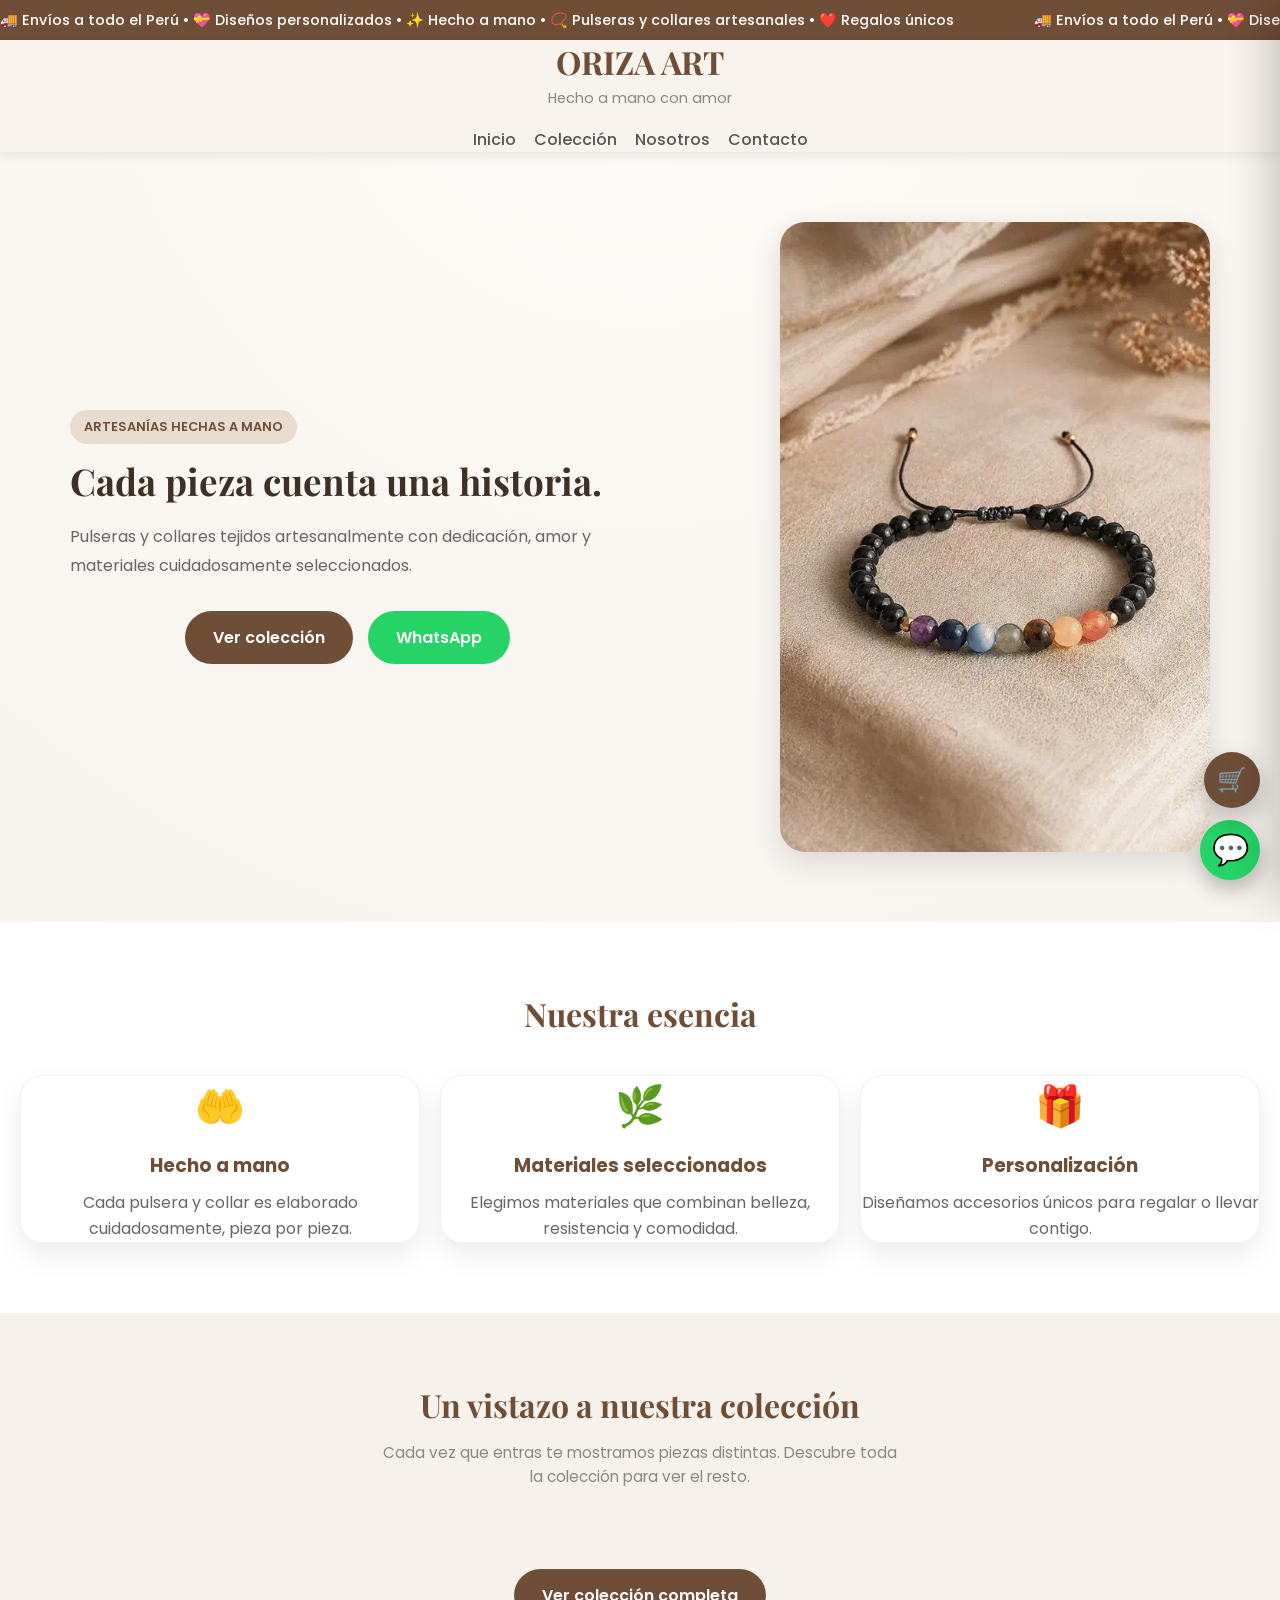
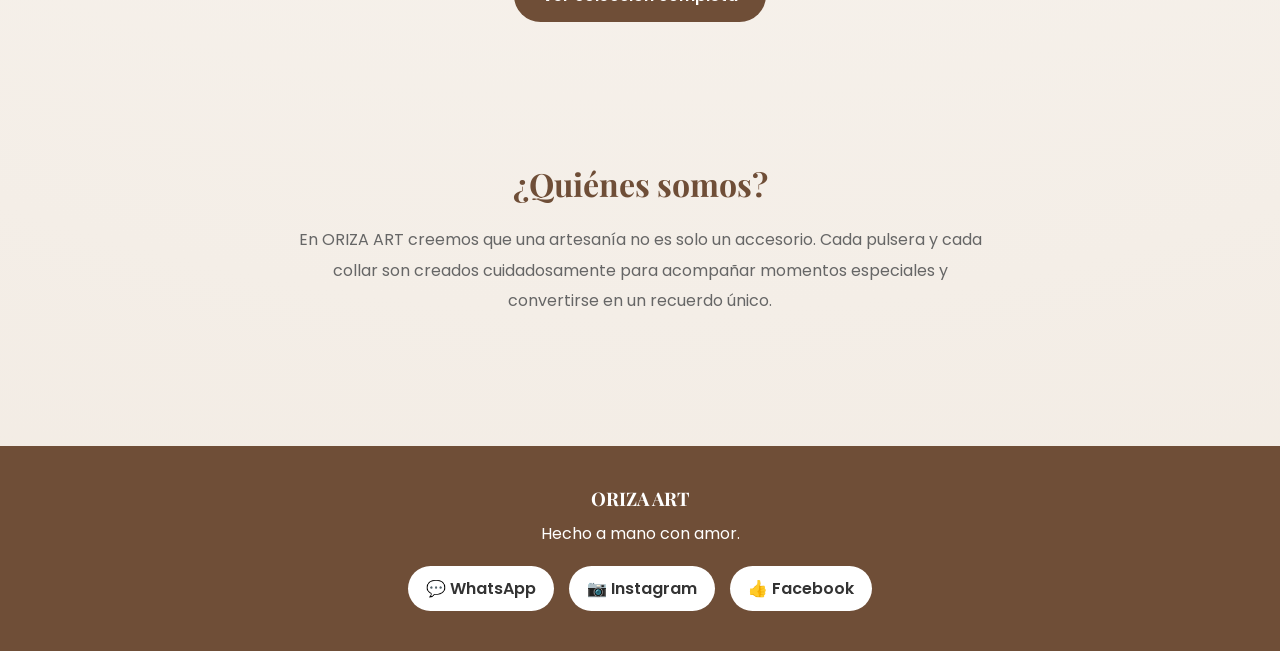
==== index.html @ 7b3a46c1 "Ya con carrito a partir de aqui se haran mejoras con chatgpt y gemini" ====
<!DOCTYPE html>
<html lang="es">
<head>

<meta charset="UTF-8">
<meta name="viewport" content="width=device-width, initial-scale=1.0">

<title>ORIZA ART | Hecho a mano con amor</title>
<meta name="description" content="Pulseras y collares artesanales tejidos a mano en Perú. Diseños personalizados, envíos a todo el país. Consulta por WhatsApp.">

<link rel="preconnect" href="https://fonts.googleapis.com">
<link rel="preconnect" href="https://fonts.gstatic.com" crossorigin>

<link href="https://fonts.googleapis.com/css2?family=Playfair+Display:wght@600;700&family=Poppins:wght@300;400;500;600&display=swap" rel="stylesheet">

<link rel="stylesheet" href="css/style.css">
</head>

<body>
    
    <div class="topbar">
        <div class="topbar-track">

            <span>
                🚚 Envíos a todo el Perú • 💝 Diseños personalizados • ✨ Hecho a mano • 📿 Pulseras y collares artesanales • ❤️ Regalos únicos
            </span>

            <span>
                🚚 Envíos a todo el Perú • 💝 Diseños personalizados • ✨ Hecho a mano • 📿 Pulseras y collares artesanales • ❤️ Regalos únicos
            </span>

        </div>
    </div>
    
<header>

<div class="logo">

<h1>ORIZA ART</h1>

<p>Hecho a mano con amor</p>

</div>

<nav>

<a href="index.html">Inicio</a>

<a href="catalogo.html">Colección</a>

<a href="#nosotros">Nosotros</a>

<a href="#contacto">Contacto</a>

</nav>

</header>


<section class="hero">

<div class="hero-text">

<span class="etiqueta">ARTESANÍAS HECHAS A MANO</span>

<h2>Cada pieza cuenta una historia.</h2>

<p>

Pulseras y collares tejidos artesanalmente con dedicación,
amor y materiales cuidadosamente seleccionados.

</p>

<div class="botones">

<a href="#catalogo" class="btn">Ver colección</a>


<a href="#" class="btn btn2" id="whatsapp">
WhatsApp
</a>

</div>

</div>

<div class="hero-img">

<img src="img/hero.webp" alt="Pulseras artesanales">

</div>

</section>

<section class="esencia">

    <h2>Nuestra esencia</h2>

    <div class="esencia-grid">

        <div class="esencia-card">
            <div class="icono">🤲</div>
            <h3>Hecho a mano</h3>
            <p>Cada pulsera y collar es elaborado cuidadosamente, pieza por pieza.</p>
        </div>

        <div class="esencia-card">
            <div class="icono">🌿</div>
            <h3>Materiales seleccionados</h3>
            <p>Elegimos materiales que combinan belleza, resistencia y comodidad.</p>
        </div>

        <div class="esencia-card">
            <div class="icono">🎁</div>
            <h3>Personalización</h3>
            <p>Diseñamos accesorios únicos para regalar o llevar contigo.</p>
        </div>

    </div>

</section>

<section id="coleccion" class="coleccion">

<h2>Un vistazo a nuestra colección</h2>

<p class="coleccion-intro">
    Cada vez que entras te mostramos piezas distintas.
    Descubre toda la colección para ver el resto.
</p>

<div class="galeria-inicio">
    <div class="galeria-track" id="catalogo"></div>
</div>

<div class="ver-coleccion-completa">
    <a href="catalogo.html" class="btn">Ver colección completa</a>
</div>

</section>

<section id="nosotros" class="nosotros">

<h2>¿Quiénes somos?</h2>

<p>

En ORIZA ART creemos que una artesanía no es solo un accesorio.
Cada pulsera y cada collar son creados cuidadosamente para acompañar momentos especiales y convertirse en un recuerdo único.

</p>

</section>
<footer id="contacto">

<h3>ORIZA ART</h3>

<p>Hecho a mano con amor.</p>

<div class="social-buttons">

    <a href="https://wa.me/51936235607" target="_blank">
        💬 WhatsApp
    </a>

    <a href="https://www.instagram.com/oriza_art/" target="_blank" rel="noopener">
        📷 Instagram
    </a>

    <a href="https://www.facebook.com/oriza.art/" target="_blank" rel="noopener">
        👍 Facebook
    </a>

</div>

</footer>

<a href="#" id="whatsapp-float" aria-label="WhatsApp">
    💬
</a>

<button id="carrito-float" aria-label="Ver carrito de compras">
    🛒
    <span id="carrito-contador">0</span>
</button>

<div id="carrito-overlay"></div>

<aside id="carrito-panel" aria-hidden="true">

    <div class="carrito-panel-header">
        <h3>🛒 Tu pedido</h3>
        <button id="carrito-cerrar" aria-label="Cerrar carrito">✕</button>
    </div>

    <div id="carrito-lista" class="carrito-lista"></div>

    <div class="carrito-panel-footer">
        <div class="carrito-total-row">
            <span>Total</span>
            <strong id="carrito-total">S/ 0.00</strong>
        </div>

        <a id="carrito-enviar" href="#" target="_blank" rel="noopener">
            Enviar pedido por WhatsApp
        </a>

        <button id="carrito-vaciar" class="carrito-vaciar-btn">
            Vaciar carrito
        </button>
    </div>

</aside>

<script src="js/config.js"></script>
<script src="js/api.js"></script>
<script src="js/global.js"></script>
<script src="js/carrito.js"></script>
<script src="js/main.js"></script>
</body>

</html>
---- css/style.css ----
/* ==========================
   ORIZA ART 2.0
   ========================== */

*{
    margin:0;
    padding:0;
    box-sizing:border-box;
}

html{
    scroll-behavior:smooth;
}

body {
    
    margin: 0;
    
    font-family: 'Poppins', sans-serif;
    
    background:
        radial-gradient(circle at top, #fdfaf7 0%, #f8f4ef 45%, #f2ebe3 100%);
    
    color: #333;
    
}

.header-container{
    position:sticky;
    top:0;
    z-index:2000;
}

.topbar{

    height:40px;

    background:#6F4E37;

    color:#fff;

    overflow:hidden;

    display:flex;

    align-items:center;

}

.topbar-track{

    display:flex;

    white-space:nowrap;

    width:max-content;

    animation:marquesina 22s linear infinite;

}

.topbar-track span{

    padding-right:80px;

    font-size:.90rem;

    font-weight:500;

}

@keyframes marquesina{

from{

transform:translateX(0);

}

to{

transform:translateX(-50%);

}

}

/*=========================
HEADER 3.0
=========================*/

.topbar{

    width:100%;
    height:40px;

    background:#6F4E37;

    color:white;

    overflow:hidden;

    display:flex;

    align-items:center;

}

.topbar-track{

    display:flex;

    white-space:nowrap;

    width:max-content;

    animation:marquesina 22s linear infinite;

}

.topbar-track span{

    padding-right:80px;

}

header{

    position:sticky;

    top:0;

    z-index:1500;

    background:rgba(248,243,237,.96);

    backdrop-filter:blur(10px);

    box-shadow:0 3px 12px rgba(0,0,0,.08);

    transition:.3s;

}
.logo{
    text-align:center;
    width:100%;
}

.logo h1{
    font-family:'Playfair Display',serif;
    color:#6F4E37;
    font-size:2rem;
    margin:0 auto;
}

.logo p{
    color:#888;
    font-size:.9rem;
    margin-top:5px;
}

nav{
    margin-top:18px;

    display:flex;

    justify-content:center;

    gap:18px;

    flex-wrap:wrap;
}

nav a{

text-decoration:none;

color:#555;

font-weight:500;

transition:.3s;

}

nav a:hover{

color:#6F4E37;

}



/* HERO */

.hero{

padding:40px 20px;

display:flex;

flex-direction:column;

gap:30px;

align-items:center;

}

.hero-img img{

width:100%;

max-width:430px;

border-radius:25px;

box-shadow:0 10px 30px rgba(0,0,0,.12);

}

.hero-text{

text-align:center;

}

.etiqueta{

display:inline-block;

background:#E9DCCF;

padding:8px 14px;

border-radius:30px;

font-size:.8rem;

margin-bottom:15px;

color:#6F4E37;

font-weight:600;

}

.hero h2{

font-family:'Playfair Display',serif;

font-size:2.3rem;

line-height:1.2;

margin-bottom:20px;

color:#3E3027;

}

.hero p{

font-size:1rem;

line-height:1.8;

color:#666;

}

/* BOTONES */

.botones{

margin-top:30px;

display:flex;

justify-content:center;

gap:15px;

flex-wrap:wrap;

}

.btn{

background:#6F4E37;

color:white;

padding:14px 28px;

border-radius:40px;

text-decoration:none;

font-weight:600;

transition:.3s;

}

.btn:hover{

background:#8A6146;

transform:translateY(-3px);

}

.btn2{

background:#25D366;

}

.btn2:hover{

background:#1FAE57;

}

/* COLECCIÓN */

.coleccion{

padding:70px 20px;

}

.coleccion h2{

font-family:'Playfair Display',serif;

font-size:2rem;

text-align:center;

margin-bottom:40px;

color:#6F4E37;

}

.productos{

display:flex;

flex-direction:column;

gap:30px;

}

.producto{

background:white;

border-radius:22px;

overflow:hidden;

box-shadow:0 8px 25px rgba(0,0,0,.08);

transition:.3s;

}

.producto:hover{

transform:translateY(-6px);

}

.producto img{

width:100%;

display:block;

}

.producto h3{

padding:20px 20px 10px;

font-size:1.4rem;

}

.producto p{

padding:0 20px 20px;

color:#666;

}

.producto button{

margin:0 20px 20px;

width:calc(100% - 40px);

padding:14px;

border:none;

border-radius:40px;

background:#6F4E37;

color:white;

font-size:1rem;

cursor:pointer;

}

/*=========================
  ADELANTO DE COLECCIÓN (inicio)
==========================*/

.coleccion-intro{

max-width:520px;

margin:-25px auto 40px;

text-align:center;

color:#888;

font-size:.95rem;

line-height:1.6;

}

.ver-coleccion-completa{

margin-top:40px;

display:flex;

justify-content:center;

}

/*=========================
  GALERÍA DINÁMICA (inicio)
  Franja de solo imágenes que se desliza sola.
==========================*/

.galeria-inicio{

overflow:hidden;

width:100%;

-webkit-mask-image:linear-gradient(to right, transparent, #000 5%, #000 95%, transparent);

mask-image:linear-gradient(to right, transparent, #000 5%, #000 95%, transparent);

}

.galeria-track{

display:flex;

gap:18px;

width:max-content;

animation:galeria-scroll 26s linear infinite;

}

.galeria-track:hover{

animation-play-state:paused;

}

.galeria-item{

flex:0 0 auto;

width:190px;

height:250px;

border-radius:18px;

overflow:hidden;

box-shadow:0 8px 25px rgba(0,0,0,.1);

display:block;

}

.galeria-item img{

width:100%;

height:100%;

object-fit:cover;

display:block;

transition:.4s;

}

.galeria-item:hover img{

transform:scale(1.08);

}

@keyframes galeria-scroll{

from{transform:translateX(0);}

to{transform:translateX(-50%);}

}

@media(min-width:768px){

.galeria-item{

width:240px;

height:310px;

}

}

/* NOSOTROS */

.nosotros{

padding:70px 25px;

text-align:center;

}

.nosotros h2{

font-family:'Playfair Display',serif;

font-size:2rem;

margin-bottom:20px;

color:#6F4E37;

}

.nosotros p{

line-height:1.9;

color:#666;

max-width:700px;

margin:auto;

}

/* FOOTER */

footer{

margin-top:60px;

background:#6F4E37;

color:white;

padding:40px 20px;

text-align:center;

}

footer h3{

font-family:'Playfair Display',serif;

margin-bottom:10px;

}

/* TABLET */

@media(min-width:768px){

.hero{

flex-direction:row;

justify-content:space-between;

padding:70px;

}

.hero-text{

text-align:left;

flex:1;

}

.hero-img{

flex:1;

display:flex;

justify-content:flex-end;

}

}

html{
    scroll-behavior:smooth;
}

button,
.btn{
    transition:all .3s ease;
}

button:active,
.btn:active{
    transform:scale(.97);
}

/*=========================
  BOTÓN FLOTANTE WHATSAPP
==========================*/

#whatsapp-float{

position:fixed;

bottom:20px;

right:20px;

width:60px;

height:60px;

background:#25D366;

color:white;

font-size:30px;

display:flex;

justify-content:center;

align-items:center;

border-radius:50%;

text-decoration:none;

box-shadow:0 10px 20px rgba(0,0,0,.25);

z-index:9999;

transition:.3s;

animation:flotar 2s infinite;

}

#whatsapp-float:hover{

transform:scale(1.1);

}

@keyframes flotar{

0%{transform:translateY(0);}

50%{transform:translateY(-6px);}

100%{transform:translateY(0);}

}

/*=========================
  NUESTRA ESENCIA
==========================*/

.esencia{

padding:70px 20px;

background:#fff;

text-align:center;

}

.esencia h2{

font-family:'Playfair Display',serif;

font-size:2rem;

color:#6F4E37;

margin-bottom:40px;

}

.esencia-grid{

display:grid;

gap:20px;

}

.esencia-card{

background:#fff;

    border-radius:22px;

    overflow:hidden;

    box-shadow:0 12px 30px rgba(0,0,0,.08);

    transition:.35s;

    border:1px solid rgba(111,78,55,.08);

}

.esencia-card:hover{

transform:translateY(-8px);

    box-shadow:0 18px 45px rgba(0,0,0,.12);

}

.icono{

font-size:2.5rem;

margin-bottom:15px;

}

.esencia-card h3{

margin-bottom:10px;

color:#6F4E37;

}

.esencia-card p{

color:#666;

line-height:1.6;

}

@media(min-width:768px){

.esencia-grid{

grid-template-columns:repeat(3,1fr);

}

}

/*=========================
  BOTÓN DE PRODUCTO
==========================*/

.btn-producto{
display:inline-block;

    background:#6F4E37;

    color:#fff;

    padding:14px 26px;

    border-radius:40px;

    text-decoration:none;

    transition:.3s;

    font-weight:600;
}

.btn-producto:hover{
    background:#8A6146;

    transform:translateY(-2px);
}

/*=========================
 MODAL PRODUCTO
==========================*/

.modal{

display:none;

position:fixed;

top:0;

left:0;

width:100%;

height:100%;

background:rgba(0,0,0,.6);

z-index:3000;

justify-content:center;

align-items:center;

padding:20px;

}

.modal-contenido{

background:white;

border-radius:20px;

max-width:420px;

width:100%;

overflow:hidden;

position:relative;

animation:aparecer .3s;

}

.modal img{

width:100%;

display:block;

}

.modal h2{

padding:20px 20px 10px;

color:#6F4E37;

}

.modal p{

padding:0 20px 20px;

line-height:1.7;

color:#666;
}

.modal .btn{

margin:20px;

display:block;

text-align:center;

}

#cerrar-modal{

position:absolute;

right:18px;

top:12px;

font-size:34px;

cursor:pointer;

color:white;

font-weight:bold;

}

@keyframes aparecer{

from{

opacity:0;

transform:scale(.9);

}

to{

opacity:1;

transform:scale(1);

}

}

.fade-up{

    opacity:0;

    transform:translateY(30px);

    transition:.8s;

}

.fade-up.visible{

    opacity:1;

    transform:translateY(0);

}

.social-buttons{
    display:flex;
    justify-content:center;
    gap:15px;
    margin-top:20px;
    flex-wrap:wrap;
}

.social-buttons a{
    padding:10px 18px;
    border-radius:50px;
    text-decoration:none;
    background:#fff;
    color:#333;
    font-weight:600;
    transition:.3s;
}

.social-buttons a:hover{
    transform:translateY(-3px);
    box-shadow:0 8px 20px rgba(0,0,0,.15);
}

#carrito-float{

position:fixed;

bottom:92px;

right:20px;

width:56px;

height:56px;

background:#6F4E37;

color:#fff;

border:none;

border-radius:50%;

font-size:24px;

display:flex;

align-items:center;

justify-content:center;

cursor:pointer;

box-shadow:0 10px 25px rgba(0,0,0,.25);

z-index:9999;

transition:.25s;

}

#carrito-float:hover{

transform:scale(1.08);

}

#carrito-contador{

position:absolute;

top:-2px;

right:-2px;

background:#E63946;

color:#fff;

font-size:12px;

font-weight:700;

min-width:20px;

height:20px;

border-radius:50%;

display:flex;

align-items:center;

justify-content:center;

padding:0 4px;

border:2px solid #fdfaf7;

}

/*=========================
  PANEL DEL CARRITO
==========================*/

#carrito-overlay{

position:fixed;

inset:0;

background:rgba(20,15,10,.5);

opacity:0;

visibility:hidden;

transition:.3s;

z-index:10000;

}

#carrito-overlay.visible{

opacity:1;

visibility:visible;

}

#carrito-panel{

position:fixed;

top:0;

right:0;

height:100%;

height:100dvh;

width:100%;

max-width:420px;

background:#fdfaf7;

z-index:10001;

transform:translateX(100%);

transition:.35s ease;

display:flex;

flex-direction:column;

box-shadow:-10px 0 40px rgba(0,0,0,.2);

}

#carrito-panel.abierto{

transform:translateX(0);

}

.carrito-panel-header{

display:flex;

justify-content:space-between;

align-items:center;

padding:20px 22px;

border-bottom:1px solid #eee2d6;

background:#fff;

flex-shrink:0;

}

.carrito-panel-header h3{

font-family:'Playfair Display',serif;

color:#6F4E37;

font-size:1.25rem;

}

#carrito-cerrar{

background:none;

border:none;

font-size:20px;

cursor:pointer;

color:#888;

width:36px;

height:36px;

border-radius:50%;

transition:.2s;

}

#carrito-cerrar:hover{

background:#f2ebe3;

}

.carrito-lista{

flex:1;

overflow-y:auto;

padding:20px 22px;

display:flex;

flex-direction:column;

gap:16px;

}

.carrito-item{

display:flex;

gap:14px;

align-items:flex-start;

background:#fff;

border-radius:16px;

padding:12px;

box-shadow:0 4px 15px rgba(0,0,0,.05);

}

.carrito-item img{

width:60px;

height:60px;

border-radius:12px;

object-fit:cover;

flex-shrink:0;

}

.carrito-item-info{

flex:1;

min-width:0;

}

.carrito-item-info h4{

font-size:.92rem;

color:#3E3027;

margin-bottom:4px;

white-space:nowrap;

overflow:hidden;

text-overflow:ellipsis;

}

.carrito-item-precio{

color:#6F4E37;

font-weight:600;

font-size:.88rem;

}

.carrito-item-cantidad{

display:flex;

align-items:center;

gap:10px;

margin-top:8px;

}

.cantidad-btn{

width:26px;

height:26px;

border-radius:50%;

border:1px solid #ddd;

background:#fff;

cursor:pointer;

font-size:16px;

line-height:1;

display:flex;

align-items:center;

justify-content:center;

transition:.2s;

}

.cantidad-btn:hover{

background:#6F4E37;

color:#fff;

border-color:#6F4E37;

}

.carrito-item-quitar{

background:none;

border:none;

color:#c4b8ab;

font-size:15px;

cursor:pointer;

padding:4px;

transition:.2s;

}

.carrito-item-quitar:hover{

color:#E63946;

}

.carrito-vacio{

text-align:center;

padding:60px 20px;

color:#999;

}

.carrito-vacio span{

font-size:46px;

display:block;

margin-bottom:16px;

}

.carrito-vacio p{

margin-bottom:20px;

}

.carrito-panel-footer{

padding:18px 22px 24px;

border-top:1px solid #eee2d6;

background:#fff;

flex-shrink:0;

}

.carrito-total-row{

display:flex;

justify-content:space-between;

align-items:center;

margin-bottom:14px;

font-size:1.05rem;

color:#3E3027;

}

.carrito-total-row strong{

color:#6F4E37;

font-size:1.3rem;

}

#carrito-enviar{

display:block;

width:100%;

text-align:center;

background:#25D366;

color:#fff;

padding:14px;

border-radius:50px;

font-weight:600;

text-decoration:none;

margin-bottom:10px;

transition:.25s;

}

#carrito-enviar:hover{

transform:translateY(-2px);

box-shadow:0 8px 20px rgba(37,211,102,.35);

}

.carrito-vaciar-btn{

display:block;

width:100%;

background:none;

border:none;

color:#a89a8c;

font-size:.85rem;

text-align:center;

cursor:pointer;

padding:6px;

text-decoration:underline;

}

body.carrito-bloqueo-scroll{

overflow:hidden;

}

/* Responsive */
@media(min-width:768px){
    .productos{
        display:grid;
        grid-template-columns:repeat(2,1fr);
        gap:30px;
    }
}
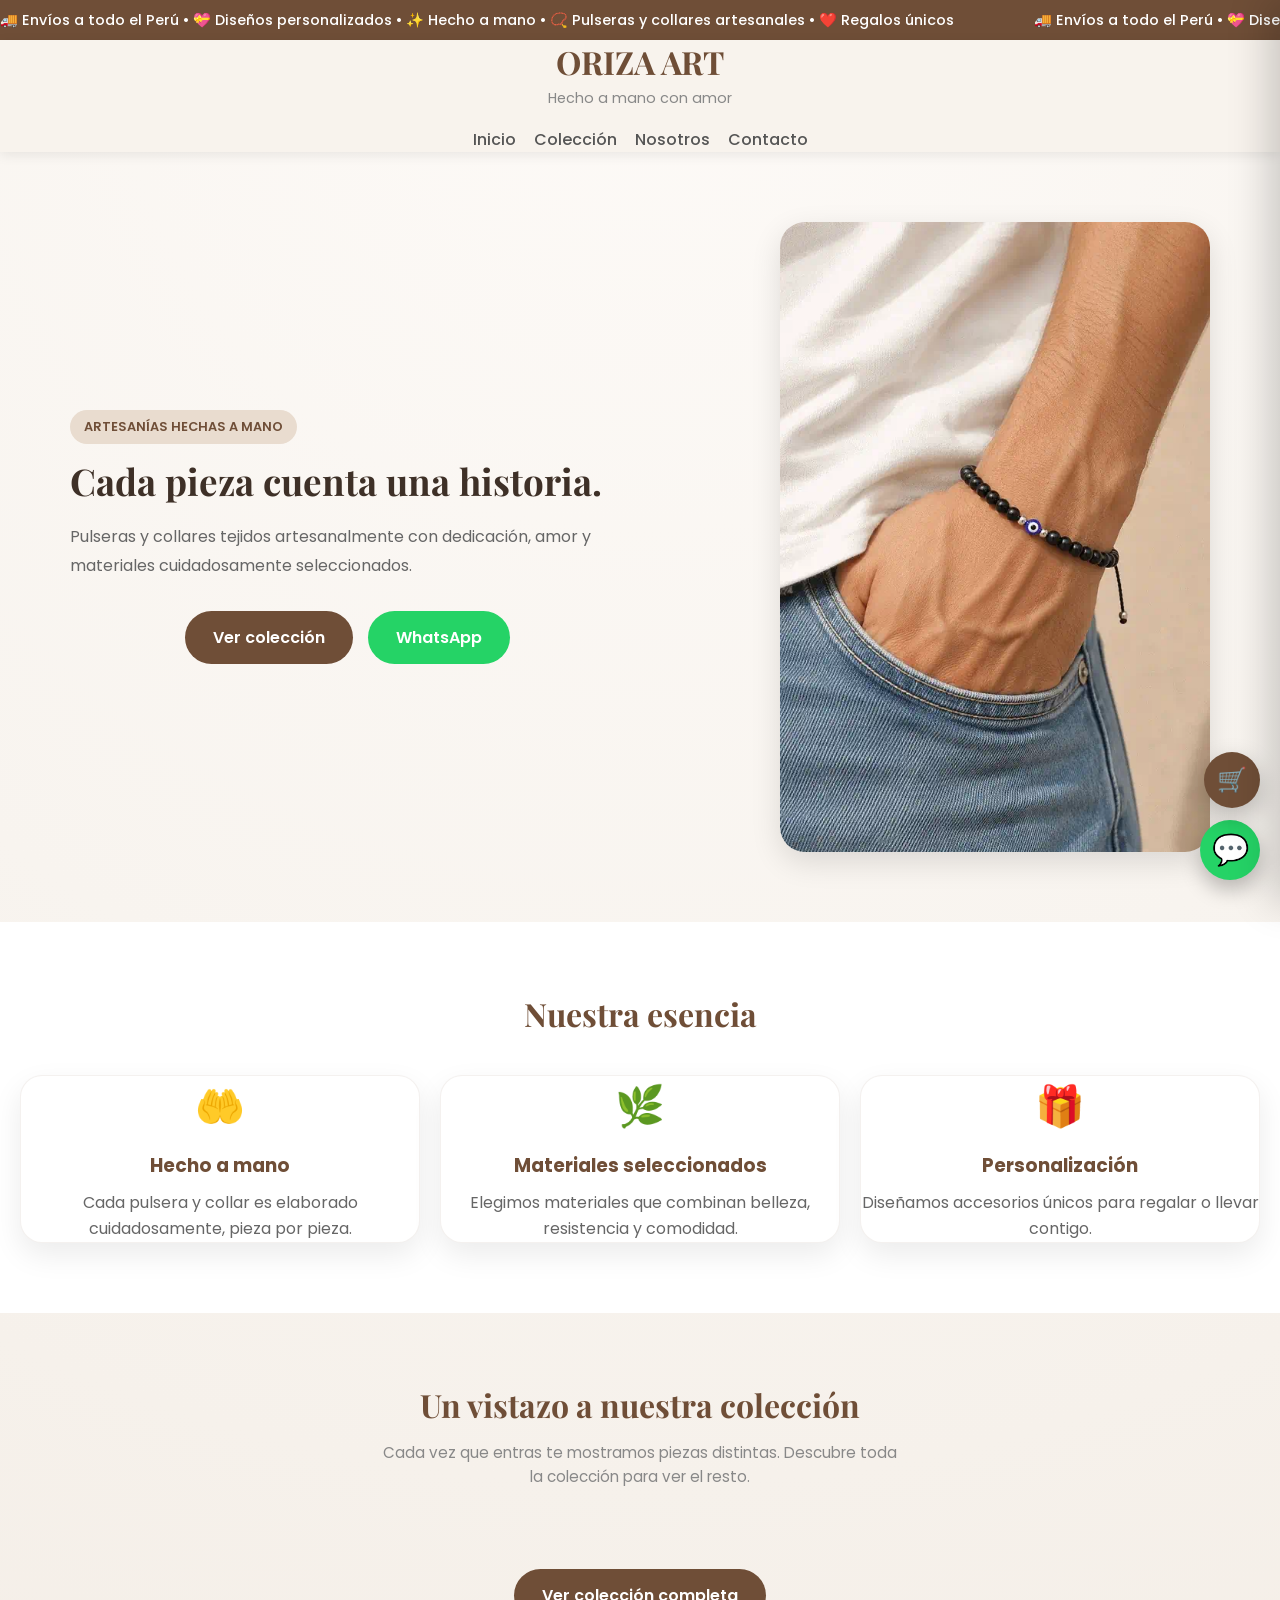
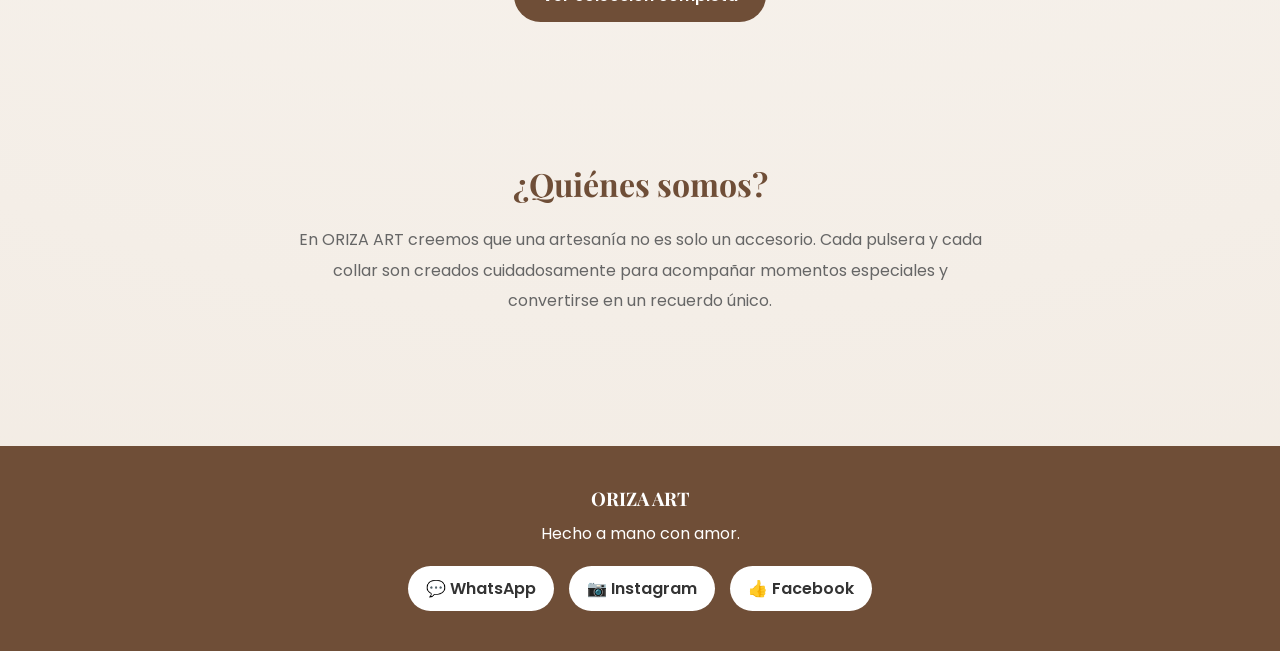
==== commit bf74cb4c: "Add files via upload" ====
--- a/index.html
+++ b/index.html
@@ -194,20 +194,41 @@
         <button id="carrito-cerrar" aria-label="Cerrar carrito">✕</button>
     </div>
 
-    <div id="carrito-lista" class="carrito-lista"></div>
-
-    <div class="carrito-panel-footer">
+    <div id="carrito-vista-lista" class="carrito-vista">
+        <div id="carrito-lista" class="carrito-lista"></div>
+    </div>
+
+    <div id="carrito-vista-checkout" class="carrito-vista" hidden>
+        <div id="carrito-checkout"></div>
+    </div>
+
+    <div class="carrito-panel-footer" id="footer-lista">
         <div class="carrito-total-row">
             <span>Total</span>
             <strong id="carrito-total">S/ 0.00</strong>
         </div>
 
-        <a id="carrito-enviar" href="#" target="_blank" rel="noopener">
-            Enviar pedido por WhatsApp
-        </a>
+        <button id="carrito-continuar" class="btn-carrito-primario">
+            Continuar con mi pedido →
+        </button>
 
         <button id="carrito-vaciar" class="carrito-vaciar-btn">
             Vaciar carrito
+        </button>
+    </div>
+
+    <div class="carrito-panel-footer" id="footer-checkout" hidden>
+        <div class="carrito-total-row">
+            <span>Total</span>
+            <strong id="carrito-total-2">S/ 0.00</strong>
+        </div>
+
+        <button id="carrito-enviar" class="btn-carrito-primario">
+            Confirmar y enviar por WhatsApp
+        </button>
+
+        <button id="carrito-volver" class="carrito-vaciar-btn">
+            ← Volver al carrito
         </button>
     </div>
 
--- a/css/style.css
+++ b/css/style.css
@@ -1410,67 +1410,367 @@
 
 }
 
+.carrito-vaciar-btn{
+
+display:block;
+
+width:100%;
+
+background:none;
+
+border:none;
+
+color:#a89a8c;
+
+font-size:.85rem;
+
+text-align:center;
+
+cursor:pointer;
+
+padding:6px;
+
+text-decoration:underline;
+
+}
+
+body.carrito-bloqueo-scroll{
+
+overflow:hidden;
+
+}
+
+.carrito-vista{
+
+flex:1;
+
+overflow-y:auto;
+
+display:flex;
+
+flex-direction:column;
+
+}
+
+.btn-carrito-primario{
+
+display:block;
+
+width:100%;
+
+text-align:center;
+
+border:none;
+
+cursor:pointer;
+
+font-family:inherit;
+
+font-size:1rem;
+
+background:#6F4E37;
+
+color:#fff;
+
+padding:14px;
+
+border-radius:50px;
+
+font-weight:600;
+
+text-decoration:none;
+
+margin-bottom:10px;
+
+transition:.25s;
+
+}
+
+.btn-carrito-primario:hover{
+
+background:#8A6146;
+
+transform:translateY(-2px);
+
+}
+
+.btn-carrito-primario:disabled{
+
+opacity:.65;
+
+cursor:not-allowed;
+
+transform:none;
+
+}
+
 #carrito-enviar{
 
+background:#25D366;
+
+}
+
+#carrito-enviar:hover{
+
+background:#1EBE5A;
+
+box-shadow:0 8px 20px rgba(37,211,102,.35);
+
+}
+
+.carrito-item-limite{
+
 display:block;
 
-width:100%;
-
-text-align:center;
-
-background:#25D366;
+font-size:.72rem;
+
+color:#E63946;
+
+margin-top:4px;
+
+}
+
+.cantidad-btn:disabled{
+
+opacity:.4;
+
+cursor:not-allowed;
+
+}
+
+.cantidad-btn:disabled:hover{
+
+background:#fff;
+
+color:inherit;
+
+border-color:#ddd;
+
+}
+
+/*=========================
+  FORMULARIO DE CHECKOUT
+==========================*/
+
+#carrito-checkout{
+
+padding:20px 22px;
+
+display:flex;
+
+flex-direction:column;
+
+gap:16px;
+
+}
+
+.campo{
+
+display:flex;
+
+flex-direction:column;
+
+gap:6px;
+
+font-size:.85rem;
+
+color:#6F4E37;
+
+font-weight:600;
+
+}
+
+.campo input,
+.campo select,
+.campo textarea{
+
+font-family:inherit;
+
+font-size:.95rem;
+
+padding:11px 14px;
+
+border:1.5px solid #e7d8c9;
+
+border-radius:12px;
+
+outline:none;
+
+color:#333;
+
+font-weight:400;
+
+transition:.2s;
+
+resize:vertical;
+
+}
+
+.campo input:focus,
+.campo select:focus,
+.campo textarea:focus{
+
+border-color:#6F4E37;
+
+}
+
+.campo-label{
+
+font-size:.85rem;
+
+color:#6F4E37;
+
+font-weight:600;
+
+}
+
+.entrega-opciones{
+
+display:flex;
+
+gap:10px;
+
+}
+
+.opcion-entrega{
+
+flex:1;
+
+display:flex;
+
+align-items:center;
+
+justify-content:center;
+
+gap:6px;
+
+padding:12px;
+
+border:1.5px solid #e7d8c9;
+
+border-radius:12px;
+
+cursor:pointer;
+
+font-size:.9rem;
+
+color:#6F4E37;
+
+font-weight:600;
+
+transition:.2s;
+
+}
+
+.opcion-entrega.seleccionada{
+
+background:#6F4E37;
 
 color:#fff;
 
-padding:14px;
-
-border-radius:50px;
-
-font-weight:600;
-
-text-decoration:none;
-
-margin-bottom:10px;
-
-transition:.25s;
-
-}
-
-#carrito-enviar:hover{
-
-transform:translateY(-2px);
-
-box-shadow:0 8px 20px rgba(37,211,102,.35);
-
-}
-
-.carrito-vaciar-btn{
-
-display:block;
-
-width:100%;
-
-background:none;
-
-border:none;
-
-color:#a89a8c;
+border-color:#6F4E37;
+
+}
+
+#cf-direccion-campos{
+
+display:flex;
+
+flex-direction:column;
+
+gap:16px;
+
+}
+
+.cf-error{
+
+color:#E63946;
 
 font-size:.85rem;
 
-text-align:center;
-
-cursor:pointer;
-
-padding:6px;
-
-text-decoration:underline;
-
-}
-
-body.carrito-bloqueo-scroll{
-
-overflow:hidden;
+background:#fdecee;
+
+padding:10px 14px;
+
+border-radius:10px;
+
+}
+
+/*=========================
+  BADGES DE STOCK
+==========================*/
+
+.card-imagen-wrap{
+
+position:relative;
+
+}
+
+.badge-agotado{
+
+position:absolute;
+
+top:12px;
+
+left:12px;
+
+background:#3E3027;
+
+color:#fff;
+
+font-size:.75rem;
+
+font-weight:700;
+
+padding:5px 12px;
+
+border-radius:20px;
+
+}
+
+.badge-stock{
+
+position:absolute;
+
+top:12px;
+
+left:12px;
+
+background:#E63946;
+
+color:#fff;
+
+font-size:.72rem;
+
+font-weight:700;
+
+padding:5px 12px;
+
+border-radius:20px;
+
+}
+
+.card-producto.agotado img{
+
+filter:grayscale(60%);
+
+opacity:.7;
+
+}
+
+.card-producto.agotado .card-precio{
+
+opacity:.6;
+
+}
+
+.btn-agregar-carrito:disabled{
+
+background:#eee;
+
+color:#bbb;
+
+cursor:not-allowed;
 
 }
 
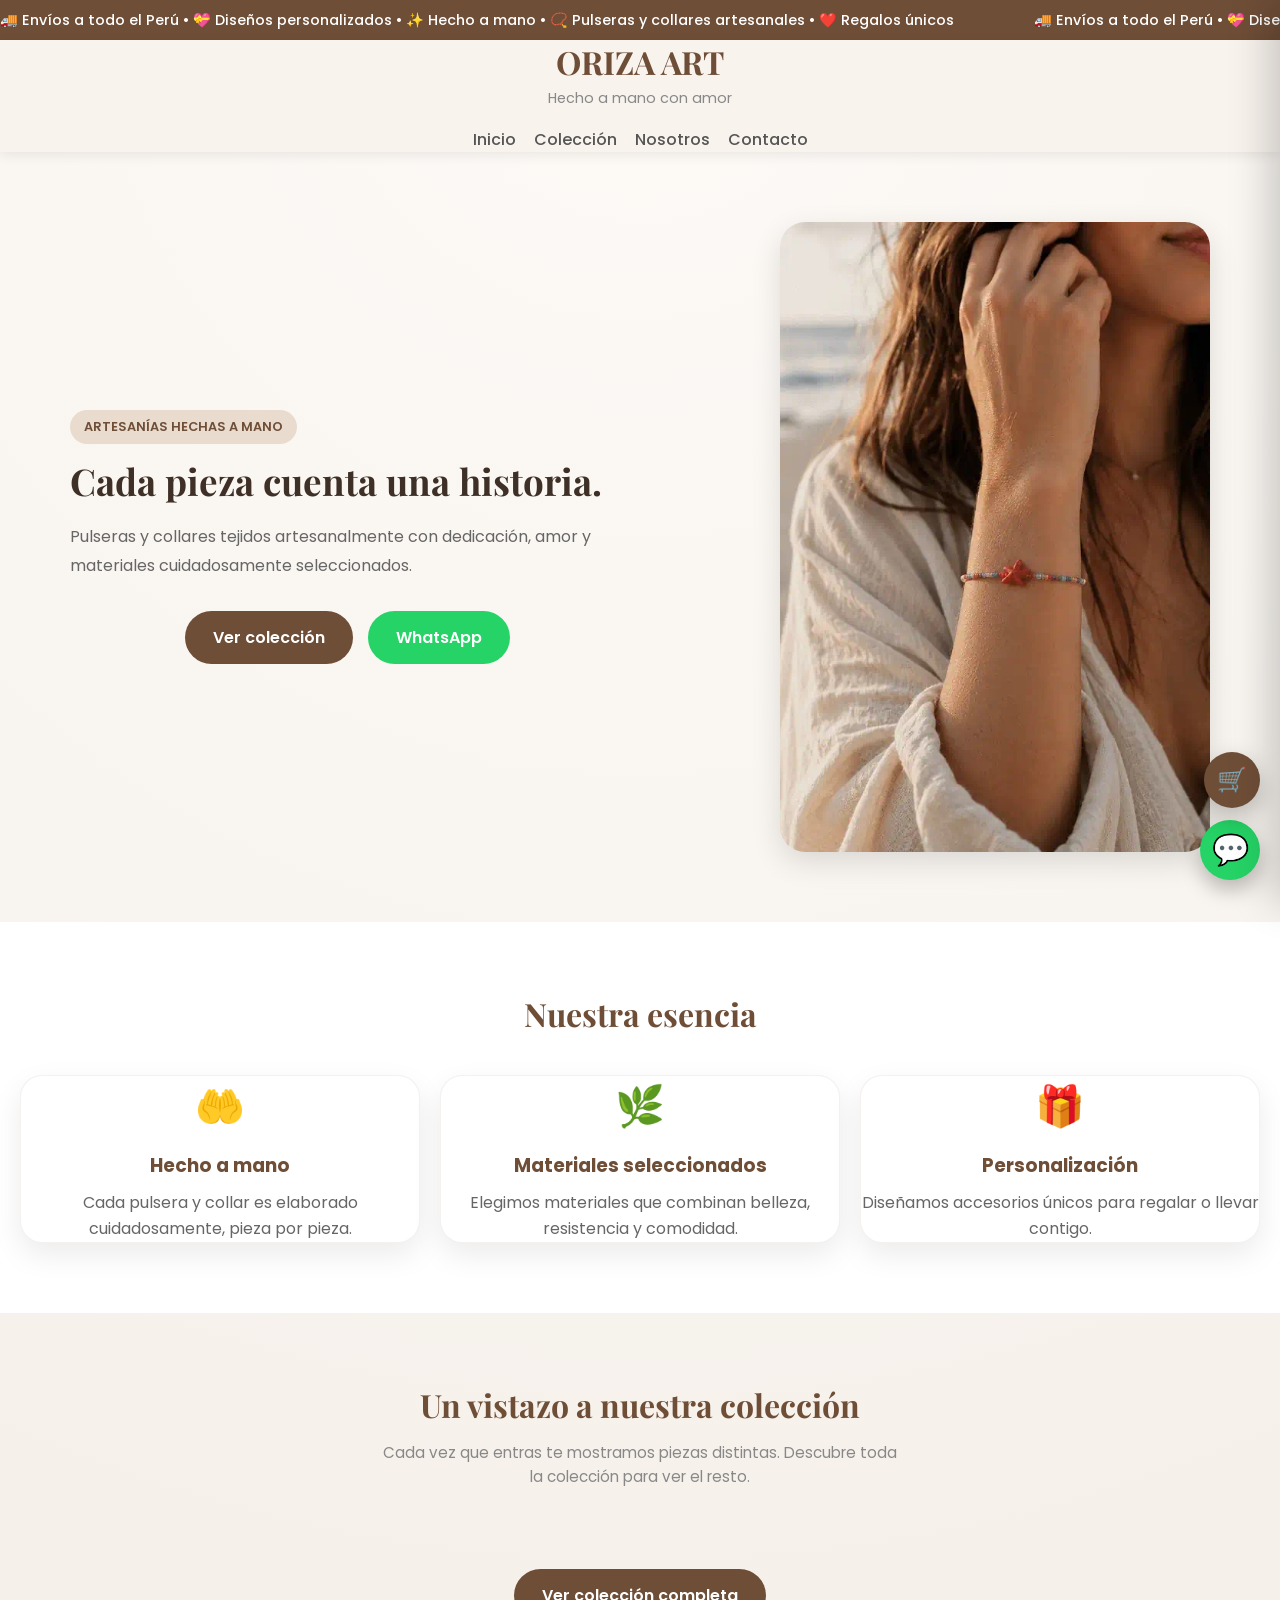
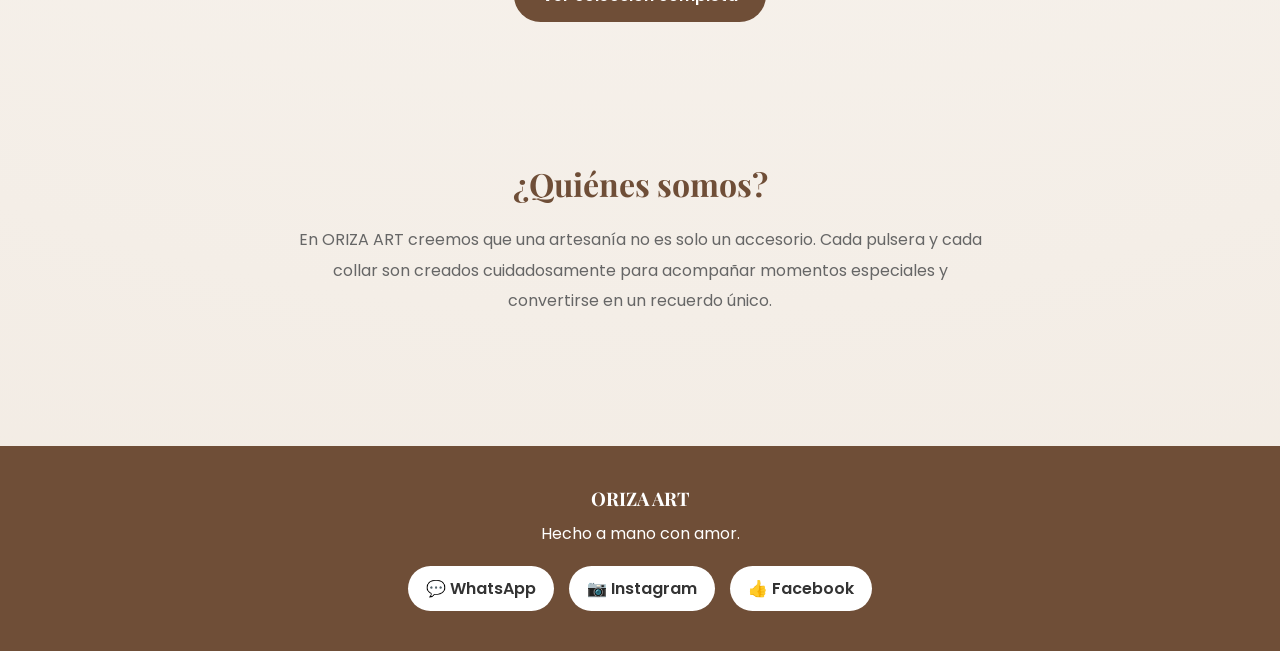
==== commit f5a62ea9: "Add favicon and manifest links to index.html" ====
--- a/index.html
+++ b/index.html
@@ -2,6 +2,11 @@
 <html lang="es">
 <head>
 
+<link rel="apple-touch-icon" sizes="180x180" href="/apple-touch-icon.png">
+<link rel="icon" type="image/png" sizes="32x32" href="/favicon-32x32.png">
+<link rel="icon" type="image/png" sizes="16x16" href="/favicon-16x16.png">
+<link rel="manifest" href="/site.webmanifest">
+    
 <meta charset="UTF-8">
 <meta name="viewport" content="width=device-width, initial-scale=1.0">
 
@@ -241,4 +246,4 @@
 <script src="js/main.js"></script>
 </body>
 
-</html>+</html>
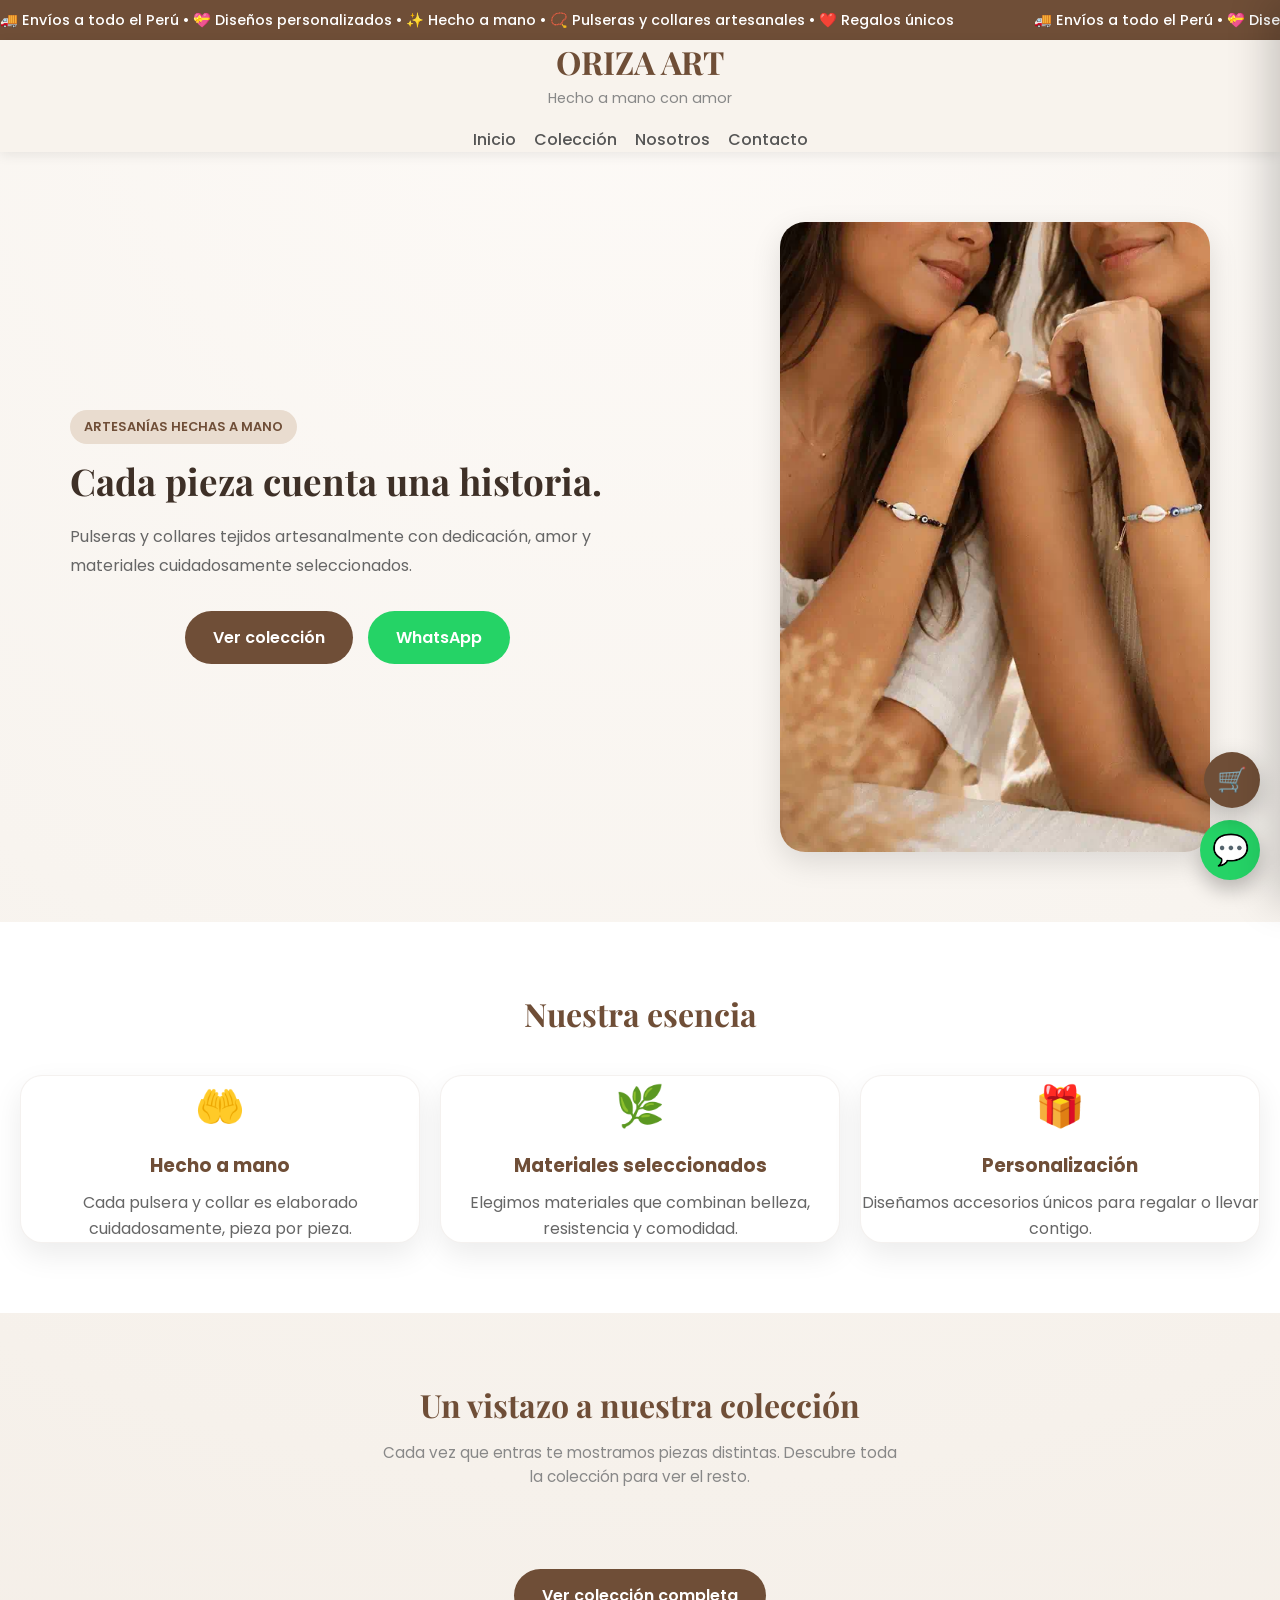
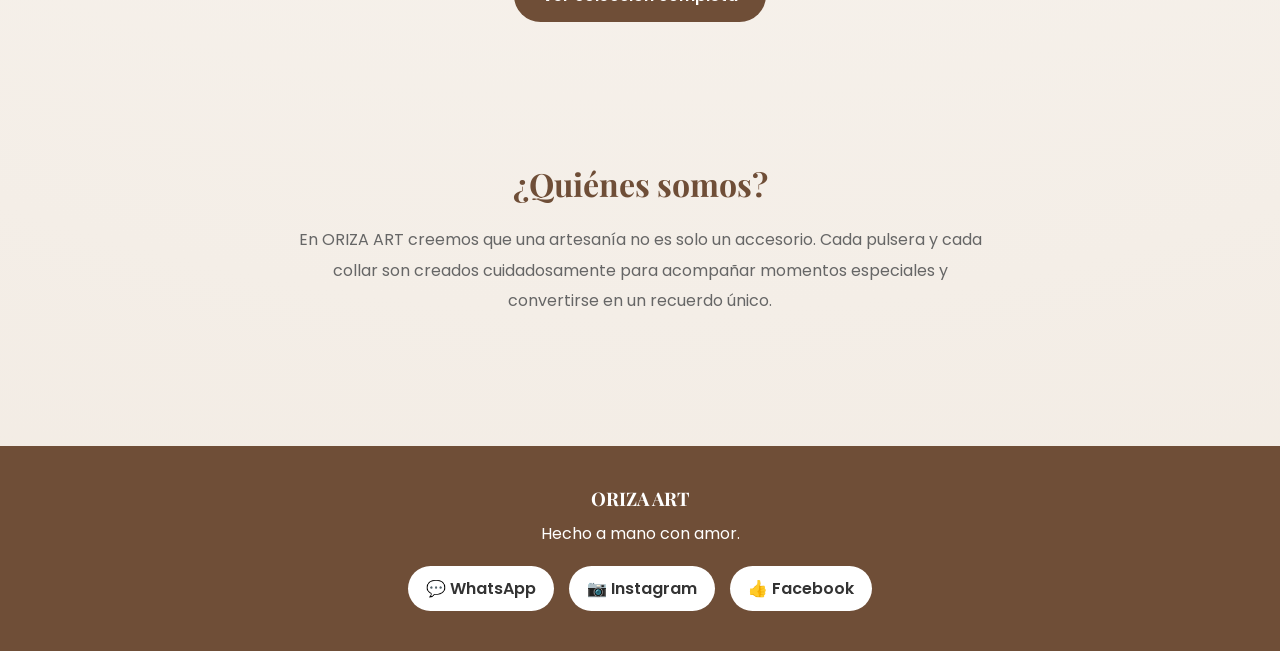
==== commit 20f35f3b: "Add files via upload" ====
--- a/index.html
+++ b/index.html
@@ -1,14 +1,14 @@
 <!DOCTYPE html>
 <html lang="es">
 <head>
+
+<meta charset="UTF-8">
+<meta name="viewport" content="width=device-width, initial-scale=1.0">
 
 <link rel="apple-touch-icon" sizes="180x180" href="/apple-touch-icon.png">
 <link rel="icon" type="image/png" sizes="32x32" href="/favicon-32x32.png">
 <link rel="icon" type="image/png" sizes="16x16" href="/favicon-16x16.png">
 <link rel="manifest" href="/site.webmanifest">
-    
-<meta charset="UTF-8">
-<meta name="viewport" content="width=device-width, initial-scale=1.0">
 
 <title>ORIZA ART | Hecho a mano con amor</title>
 <meta name="description" content="Pulseras y collares artesanales tejidos a mano en Perú. Diseños personalizados, envíos a todo el país. Consulta por WhatsApp.">
@@ -246,4 +246,4 @@
 <script src="js/main.js"></script>
 </body>
 
-</html>
+</html>
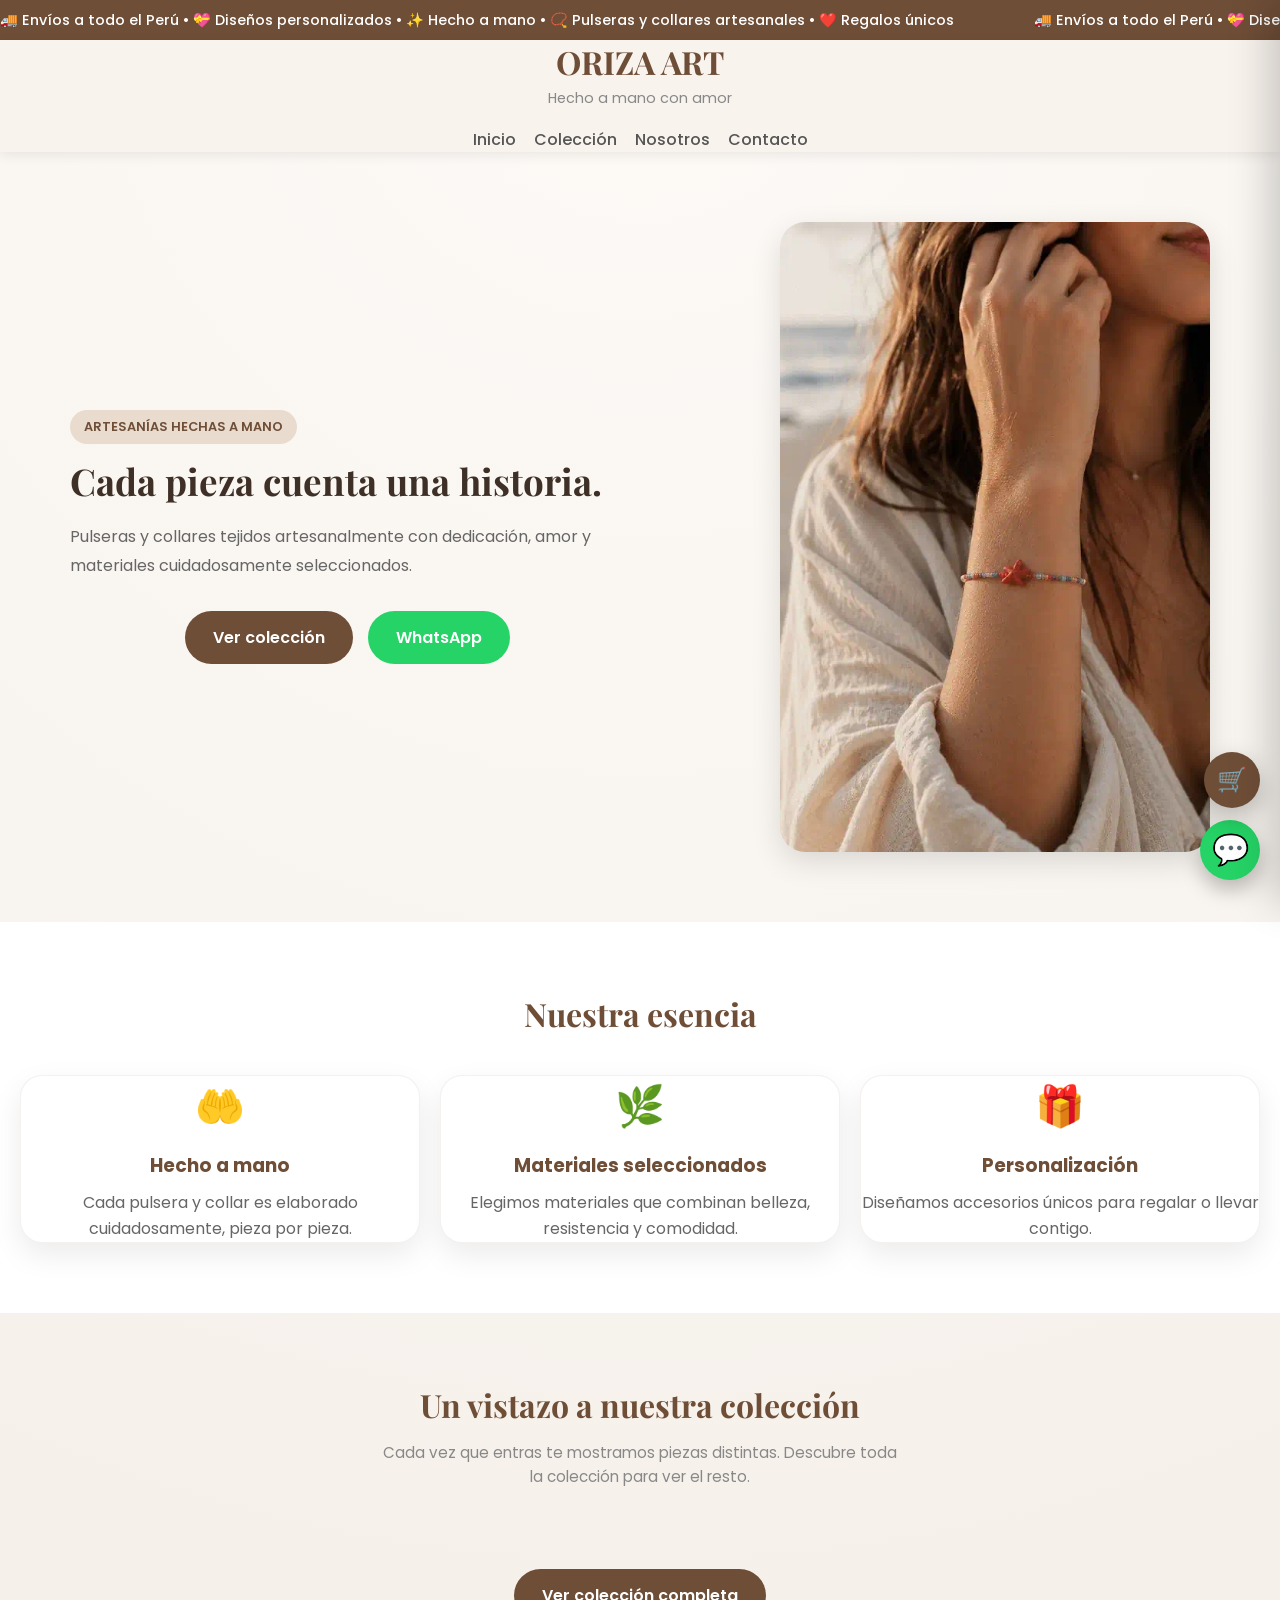
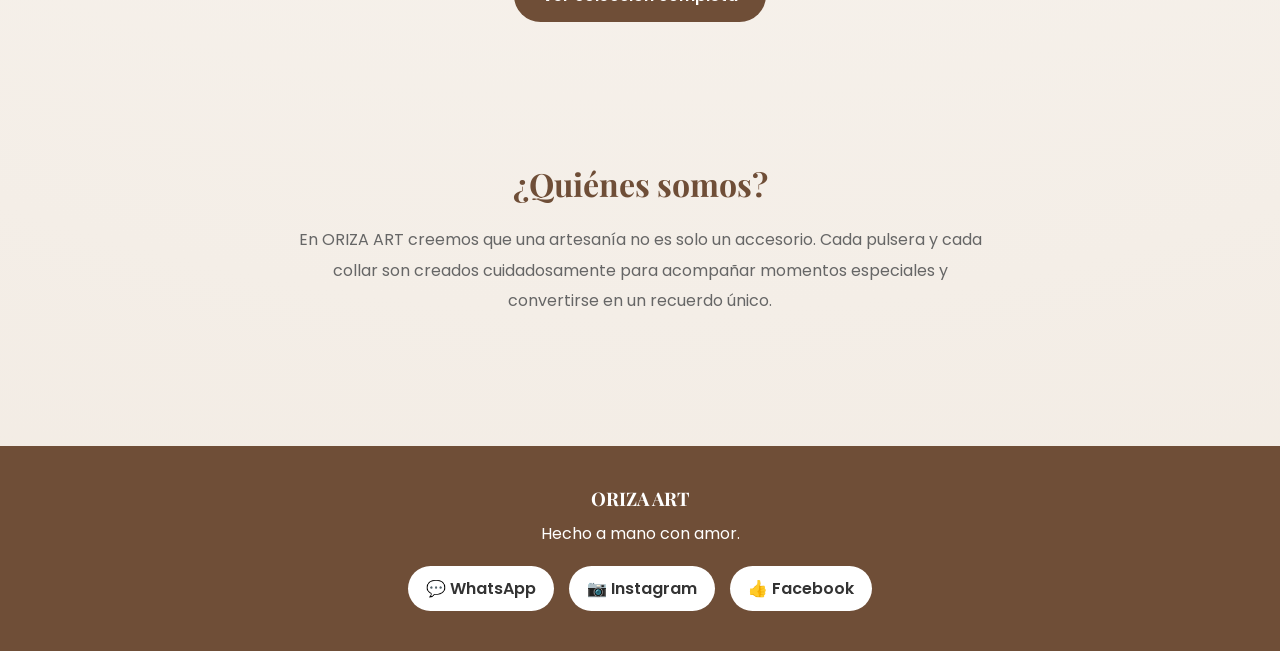
==== commit 92532369: "Add files via upload" ====
--- a/index.html
+++ b/index.html
@@ -4,6 +4,8 @@
 
 <meta charset="UTF-8">
 <meta name="viewport" content="width=device-width, initial-scale=1.0">
+
+<meta name="theme-color" content="#6F4E37">
 
 <link rel="apple-touch-icon" sizes="180x180" href="/apple-touch-icon.png">
 <link rel="icon" type="image/png" sizes="32x32" href="/favicon-32x32.png">
@@ -57,6 +59,9 @@
 
 <a href="#contacto">Contacto</a>
 
+<!-- Ejemplo dentro del nav o donde prefieras ubicarlo -->
+
+
 </nav>
 
 </header>
@@ -176,6 +181,10 @@
     <a href="https://www.facebook.com/oriza.art/" target="_blank" rel="noopener">
         👍 Facebook
     </a>
+
+    <a id="btn-instalar" class="btn-instalar-pwa" style="display: none;">
+    📲 Instalar App
+    </a> 
 
 </div>
 
--- a/css/style.css
+++ b/css/style.css
@@ -1781,4 +1781,23 @@
         grid-template-columns:repeat(2,1fr);
         gap:30px;
     }
+}
+
+/* Botón de Instalación PWA */
+.btn-instalar-pwa {
+    background: #6F4E37;
+    color: #ffffff;
+    border: none;
+    padding: 8px 16px;
+    border-radius: 20px;
+    font-size: 0.85rem;
+    font-weight: 600;
+    cursor: pointer;
+    box-shadow: 0 4px 10px rgba(111, 78, 55, 0.2);
+    transition: all 0.3s ease;
+}
+
+.btn-instalar-pwa:hover {
+    background: #8A6146;
+    transform: translateY(-2px);
 }
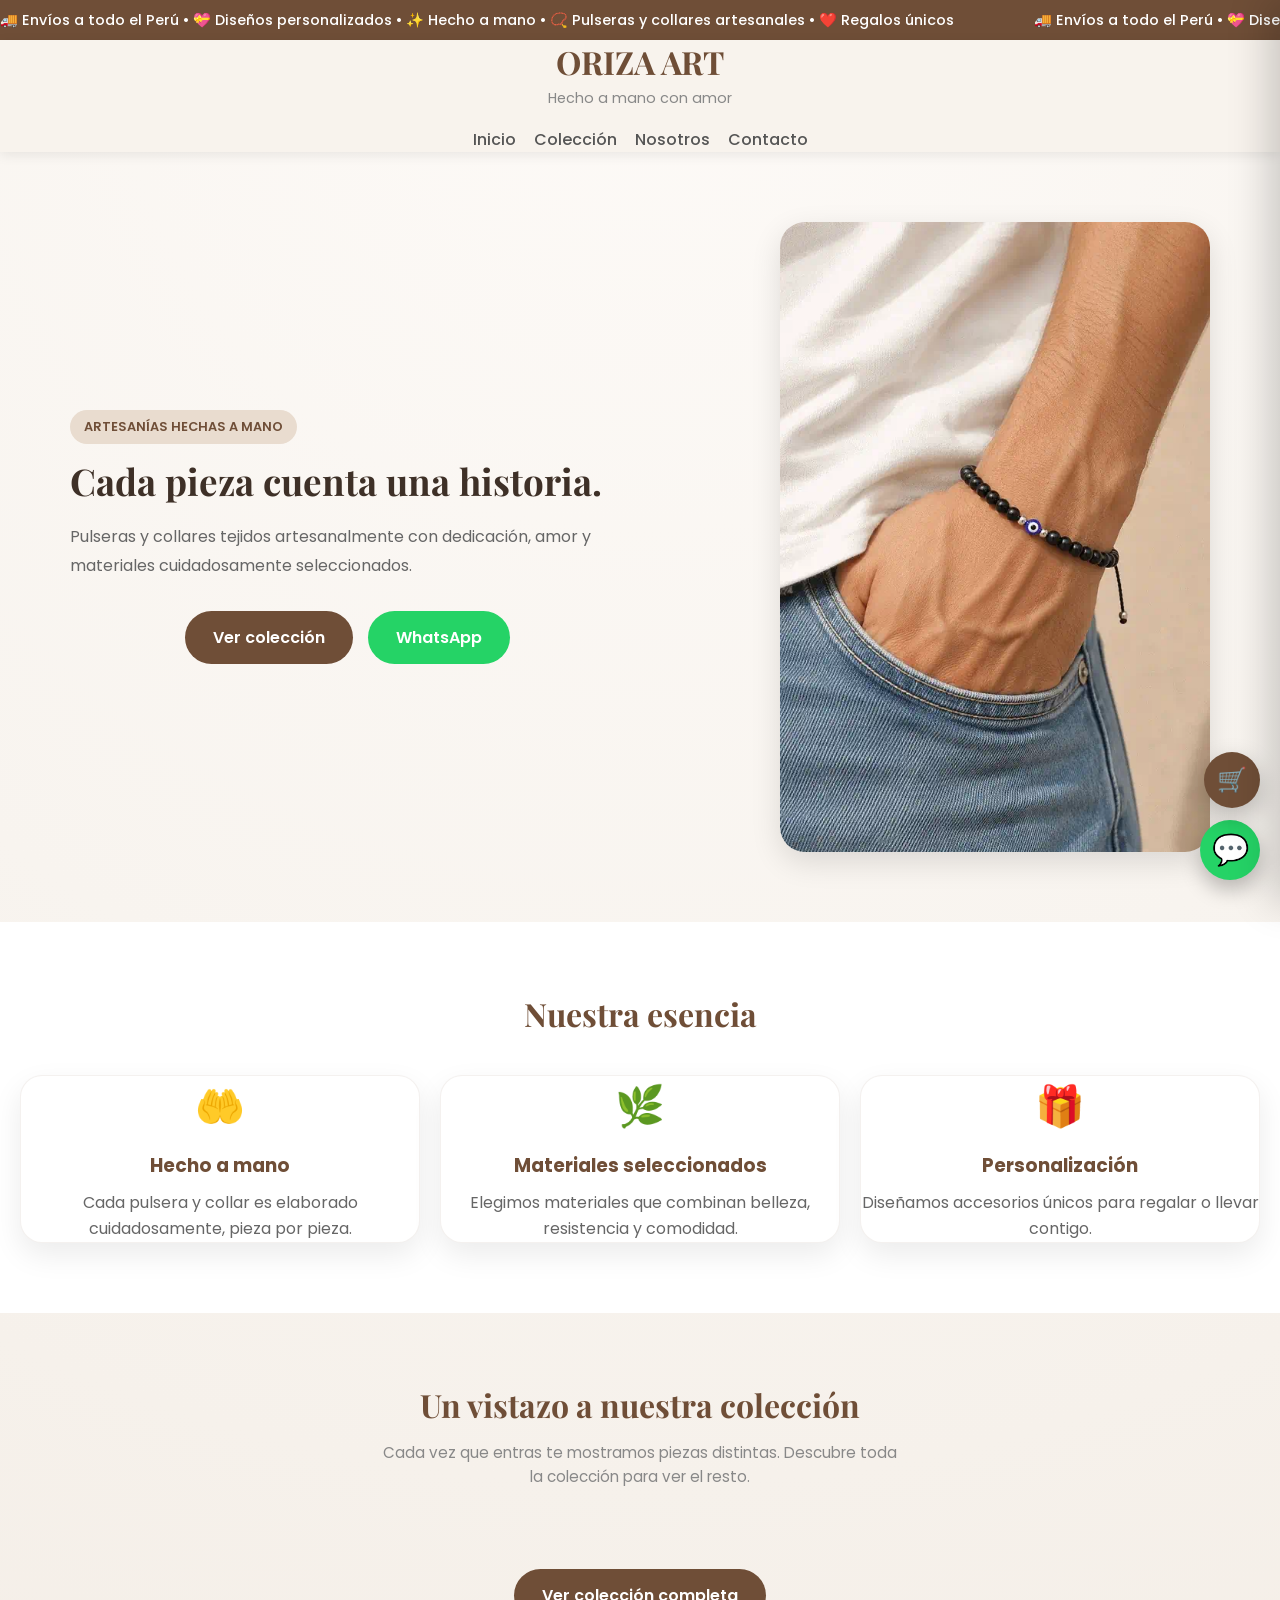
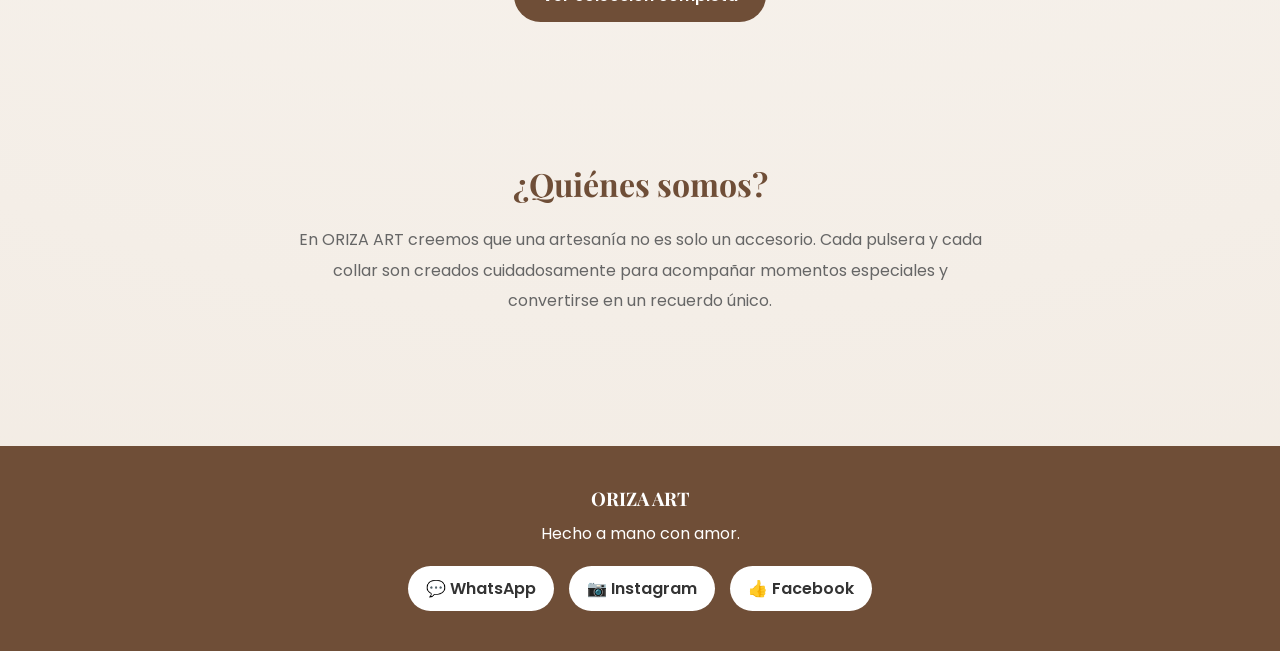
==== commit 9e812bf6: "Change install link to button in footer" ====
--- a/index.html
+++ b/index.html
@@ -182,9 +182,9 @@
         👍 Facebook
     </a>
 
-    <a id="btn-instalar" class="btn-instalar-pwa" style="display: none;">
+    <button id="btn-instalar" class="btn-instalar-pwa" style="display: none;">
     📲 Instalar App
-    </a> 
+    </button> 
 
 </div>
 
@@ -255,4 +255,4 @@
 <script src="js/main.js"></script>
 </body>
 
-</html>+</html>
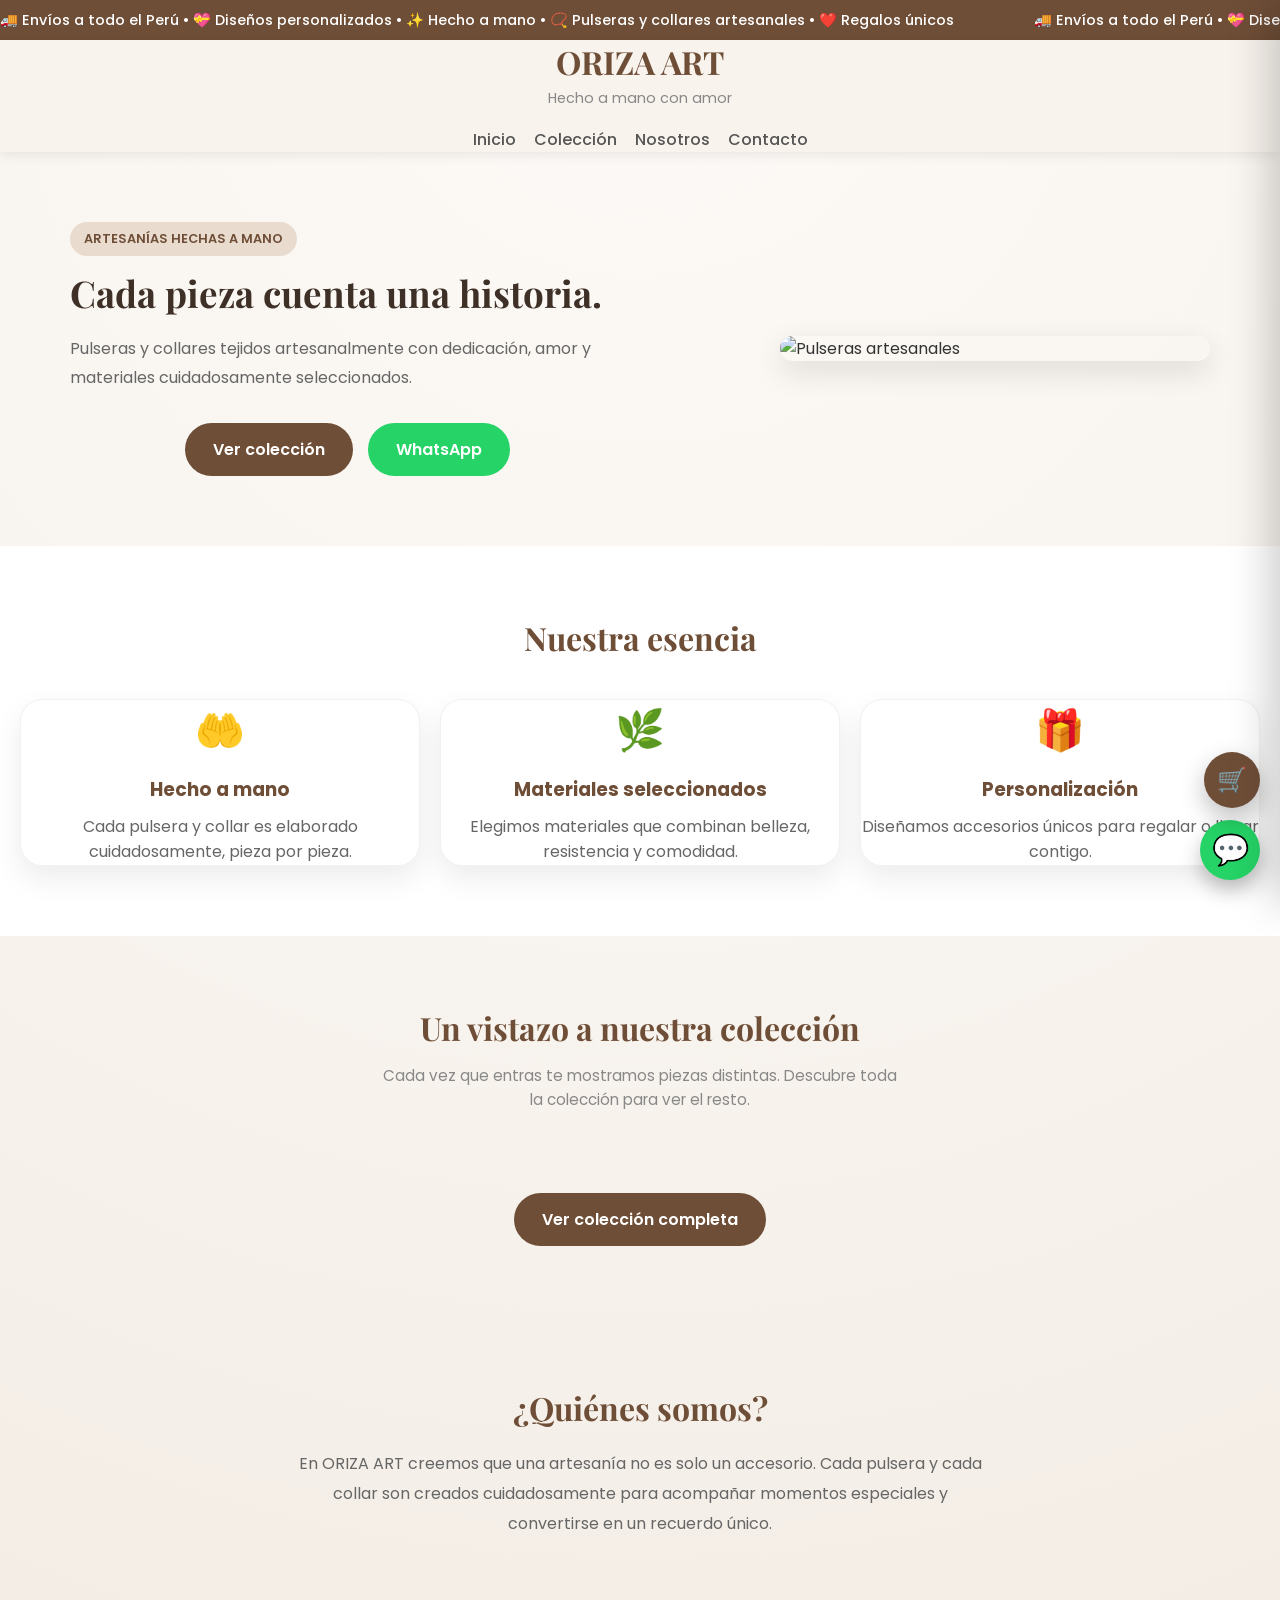
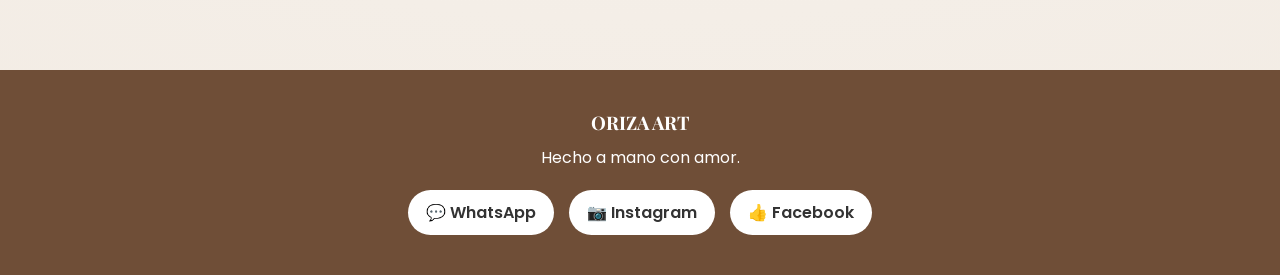
==== commit 6711f277: "Add files via upload" ====
--- a/index.html
+++ b/index.html
@@ -6,7 +6,8 @@
 <meta name="viewport" content="width=device-width, initial-scale=1.0">
 
 <meta name="theme-color" content="#6F4E37">
-
+<!-- CDN de Supabase -->
+<script src="https://cdn.jsdelivr.net/npm/@supabase/supabase-js@2"></script>
 <link rel="apple-touch-icon" sizes="180x180" href="/apple-touch-icon.png">
 <link rel="icon" type="image/png" sizes="32x32" href="/favicon-32x32.png">
 <link rel="icon" type="image/png" sizes="16x16" href="/favicon-16x16.png">
@@ -97,7 +98,7 @@
 
 <div class="hero-img">
 
-<img src="img/hero.webp" alt="Pulseras artesanales">
+<img src="https://ltzfnsrxkkyuupwyykem.supabase.co/storage/v1/object/public/productos/hero.webp" alt="Pulseras artesanales">
 
 </div>
 
@@ -182,9 +183,9 @@
         👍 Facebook
     </a>
 
-    <button id="btn-instalar" class="btn-instalar-pwa" style="display: none;">
+    <a id="btn-instalar" class="btn-instalar-pwa" style="display: none;">
     📲 Instalar App
-    </button> 
+    </a> 
 
 </div>
 
@@ -255,4 +256,4 @@
 <script src="js/main.js"></script>
 </body>
 
-</html>
+</html>
